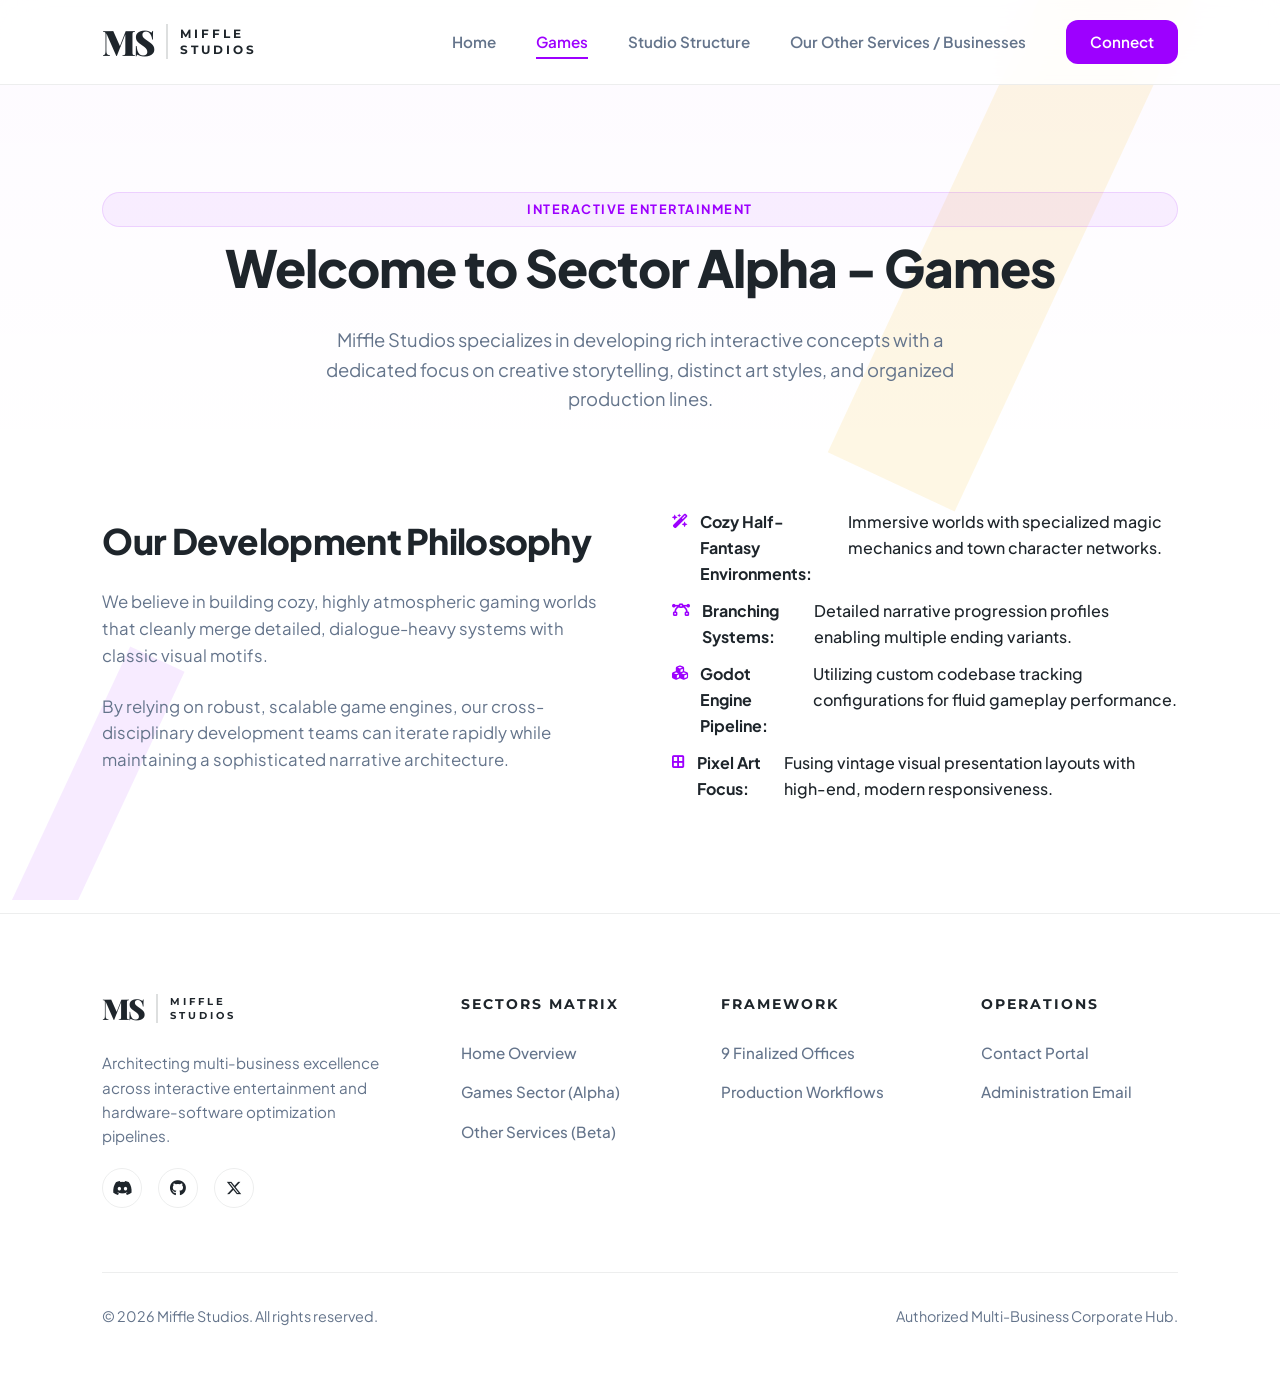
==== about.html @ 2b9b9fda "Add files via upload" ====
<!DOCTYPE html>
<html lang="en">
<head>
    <meta charset="UTF-8">
    <meta name="viewport" content="width=device-width, initial-scale=1.0">
    <title>Games Sector | Miffle Studios</title>
    <link rel="preconnect" href="https://fonts.googleapis.com">
    <link rel="preconnect" href="https://fonts.gstatic.com" crossorigin>
    <link href="https://fonts.googleapis.com/css2?family=Montserrat:wght@700&family=Playfair+Display:wght@900&family=Plus+Jakarta+Sans:wght@400;600;700;800&display=swap" rel="stylesheet">
    <link rel="stylesheet" href="https://cdnjs.cloudflare.com/ajax/libs/font-awesome/6.4.0/css/all.min.css">
    <link rel="stylesheet" href="style.css">
</head>
<body>

    <div class="bg-decorations">
        <div class="decor-bar-gold"></div>
        <div class="decor-bar-purple"></div>
    </div>

    <nav>
        <a href="index.html" class="logo-container">
            <div class="logo-icon">MS</div>
            <div class="logo-text">Miffle<br>Studios</div>
        </a>
        <ul class="nav-links">
            <li><a href="index.html">Home</a></li>
            <li><a href="about.html" class="active">Games</a></li>
            <li><a href="structure.html">Studio Structure</a></li>
            <li><a href="services.html">Our Other Services / Businesses</a></li>
            <li><a href="contact.html" class="btn cta-nav">Connect</a></li>
        </ul>
    </nav>

    <header class="page-header">
        <div class="tag-badge">Interactive Entertainment</div>
        <h1>Welcome to Sector Alpha - Games</h1>
        <p>Miffle Studios specializes in developing rich interactive concepts with a dedicated focus on creative storytelling, distinct art styles, and organized production lines.</p>
    </header>

    <section class="section-container">
        <div class="split-layout">
            <div class="split-text">
                <h2>Our Development Philosophy</h2>
                <p>We believe in building cozy, highly atmospheric gaming worlds that cleanly merge detailed, dialogue-heavy systems with classic visual motifs.</p>
                <p>By relying on robust, scalable game engines, our cross-disciplinary development teams can iterate rapidly while maintaining a sophisticated narrative architecture.</p>
            </div>
            <div>
                <ul class="bullets-list">
                    <li><i class="fa-solid fa-wand-magic-sparkles"></i> <strong>Cozy Half-Fantasy Environments:</strong> Immersive worlds with specialized magic mechanics and town character networks.</li>
                    <li><i class="fa-solid fa-bezier-curve"></i> <strong>Branching Systems:</strong> Detailed narrative progression profiles enabling multiple ending variants.</li>
                    <li><i class="fa-solid fa-cubes"></i> <strong>Godot Engine Pipeline:</strong> Utilizing custom codebase tracking configurations for fluid gameplay performance.</li>
                    <li><i class="fa-solid fa-border-all"></i> <strong>Pixel Art Focus:</strong> Fusing vintage visual presentation layouts with high-end, modern responsiveness.</li>
                </ul>
            </div>
        </div>
    </section>

    <footer>
        <div class="footer-grid">
            <div class="footer-brand">
                <a href="index.html" class="logo-container" style="margin-bottom: 0.5rem;">
                    <div class="logo-icon" style="font-size: 1.8rem;">MS</div>
                    <div class="logo-text" style="font-size: 0.65rem;">Miffle<br>Studios</div>
                </a>
                <p>Architecting multi-business excellence across interactive entertainment and hardware-software optimization pipelines.</p>
                <div class="footer-socials">
                    <a href="#" class="social-circle"><i class="fa-brands fa-discord"></i></a>
                    <a href="#" class="social-circle"><i class="fa-brands fa-github"></i></a>
                    <a href="#" class="social-circle"><i class="fa-brands fa-x-twitter"></i></a>
                </div>
            </div>
            <div class="footer-col">
                <h4>Sectors Matrix</h4>
                <ul class="footer-links">
                    <li><a href="index.html">Home Overview</a></li>
                    <li><a href="about.html">Games Sector (Alpha)</a></li>
                    <li><a href="services.html">Other Services (Beta)</a></li>
                </ul>
            </div>
            <div class="footer-col">
                <h4>Framework</h4>
                <ul class="footer-links">
                    <li><a href="structure.html">9 Finalized Offices</a></li>
                    <li><a href="about.html">Production Workflows</a></li>
                </ul>
            </div>
            <div class="footer-col">
                <h4>Operations</h4>
                <ul class="footer-links">
                    <li><a href="contact.html">Contact Portal</a></li>
                    <li><a href="mailto:mfsown.Danny@post.com">Administration Email</a></li>
                </ul>
            </div>
        </div>
        <div class="footer-bottom">
            <p>&copy; 2026 Miffle Studios. All rights reserved.</p>
            <p>Authorized Multi-Business Corporate Hub.</p>
        </div>
    </footer>

</body>
</html>
---- style.css ----
/* CSS Reset & Core Typography */
* {
    margin: 0;
    padding: 0;
    box-sizing: border-box;
    font-family: 'Plus Jakarta Sans', -apple-system, BlinkMacSystemFont, sans-serif;
}

:root {
    --bg-pure: #ffffff;
    --bg-surface: #f8fafc;
    --bg-card: rgba(255, 255, 255, 0.75);
    --primary-purple: #9d00ff;
    --primary-purple-hover: #8200d6;
    --accent-gold: #f0bd24;
    --accent-gold-hover: #d6a61c;
    --text-main: #1e252b;
    --text-muted: #64748b;
    --glass-border: rgba(30, 37, 43, 0.08);
    --glass-hover: rgba(157, 0, 255, 0.04);
    --card-shadow: 0 15px 35px rgba(30, 37, 43, 0.06);
    --transition: all 0.4s cubic-bezier(0.16, 1, 0.3, 1);
}

html {
    scroll-behavior: smooth;
}

body {
    background-color: var(--bg-pure);
    color: var(--text-main);
    overflow-x: hidden;
    line-height: 1.6;
    animation: fadeInPage 0.6s cubic-bezier(0.16, 1, 0.3, 1) both;
}

@keyframes fadeInPage {
    from { opacity: 0; transform: translateY(10px); }
    to { opacity: 1; transform: translateY(0); }
}

/* Background Abstract Geometries */
.bg-decorations {
    position: fixed;
    width: 100vw;
    height: 100vh;
    top: 0;
    left: 0;
    z-index: -2;
    overflow: hidden;
    pointer-events: none;
    background-color: var(--bg-pure);
}

.decor-bar-gold {
    position: absolute;
    width: 140px;
    height: 600px;
    background: var(--accent-gold);
    transform: rotate(25deg);
    top: -10%;
    right: 15%;
    opacity: 0.12;
}

.decor-bar-purple {
    position: absolute;
    width: 60px;
    height: 300px;
    background: var(--primary-purple);
    transform: rotate(25deg);
    bottom: -5%;
    left: 5%;
    opacity: 0.08;
}

/* Sticky Premium Navigation Bar */
nav {
    display: flex;
    justify-content: space-between;
    align-items: center;
    padding: 1.25rem 8%;
    position: fixed;
    width: 100%;
    top: 0;
    left: 0;
    z-index: 100;
    background: rgba(255, 255, 255, 0.85);
    backdrop-filter: blur(20px);
    -webkit-backdrop-filter: blur(20px);
    border-bottom: 1px solid var(--glass-border);
    transition: var(--transition);
}

.logo-container {
    display: flex;
    align-items: center;
    gap: 0.75rem;
    text-decoration: none;
    color: var(--text-main);
}

.logo-icon {
    font-family: 'Playfair Display', serif;
    font-size: 2.2rem;
    font-weight: 900;
    letter-spacing: -2px;
    line-height: 1;
    border-right: 2px solid rgba(30, 37, 43, 0.15);
    padding-right: 0.75rem;
    color: var(--text-main);
}

.logo-text {
    font-family: 'Montserrat', sans-serif;
    font-size: 0.75rem;
    text-transform: uppercase;
    letter-spacing: 3px;
    color: var(--text-main);
    font-weight: 700;
    line-height: 1.3;
}

.nav-links {
    display: flex;
    list-style: none;
    gap: 2.5rem;
    align-items: center;
}

.nav-links a {
    text-decoration: none;
    color: var(--text-muted);
    font-size: 0.95rem;
    font-weight: 600;
    transition: var(--transition);
    position: relative;
    padding: 0.5rem 0;
}

.nav-links a:hover, .nav-links a.active {
    color: var(--primary-purple);
}

.nav-links a::after {
    content: '';
    position: absolute;
    bottom: 0;
    left: 0;
    width: 0;
    height: 2px;
    background-color: var(--primary-purple);
    transition: var(--transition);
}

.nav-links a:hover::after, .nav-links a.active::after {
    width: 100%;
}

.cta-nav {
    background: var(--primary-purple);
    color: var(--bg-pure) !important;
    padding: 0.6rem 1.5rem !important;
    border-radius: 50px;
    font-weight: 600 !important;
}

.cta-nav::after {
    display: none !important;
}

.cta-nav:hover {
    background: var(--primary-purple-hover);
    transform: translateY(-2px);
    box-shadow: 0 10px 20px rgba(157, 0, 25ff, 0.15);
}

/* Hero Section */
.hero {
    min-height: 100vh;
    display: flex;
    align-items: center;
    padding: 11rem 8% 6rem 8%;
    background: radial-gradient(circle at 0% 0%, rgba(240, 189, 36, 0.03) 0%, transparent 40%);
}

.hero-wrapper {
    display: grid;
    grid-template-columns: 1.1fr 0.9fr;
    gap: 5rem;
    align-items: center;
    max-width: 1300px;
    margin: 0 auto;
    width: 100%;
}

.hero-content {
    display: flex;
    flex-direction: column;
    gap: 1.5rem;
}

.tag-badge {
    align-self: flex-start;
    background: rgba(157, 0, 255, 0.06);
    border: 1px solid rgba(157, 0, 255, 0.12);
    padding: 0.4rem 1.1rem;
    border-radius: 100px;
    font-size: 0.8rem;
    font-weight: 700;
    color: var(--primary-purple);
    letter-spacing: 1.5px;
    text-transform: uppercase;
}

.hero-content h1 {
    font-size: clamp(2.5rem, 5vw, 4rem);
    font-weight: 800;
    line-height: 1.15;
    letter-spacing: -0.02em;
    color: var(--text-main);
}

.hero-content h1 span {
    background: linear-gradient(135deg, var(--primary-purple) 30%, var(--accent-gold) 100%);
    -webkit-background-clip: text;
    -webkit-text-fill-color: transparent;
}

.hero-content p {
    color: var(--text-muted);
    font-size: 1.1rem;
    max-width: 560px;
}

.action-group {
    display: flex;
    gap: 1rem;
    margin-top: 1rem;
    flex-wrap: wrap;
}

.btn {
    display: inline-flex;
    align-items: center;
    justify-content: center;
    gap: 0.5rem;
    padding: 0.85rem 2rem;
    border-radius: 12px;
    font-size: 1rem;
    font-weight: 600;
    text-decoration: none;
    transition: var(--transition);
    cursor: pointer;
}

.btn-primary {
    background: var(--primary-purple);
    color: var(--bg-pure);
}

.btn-primary:hover {
    background: var(--primary-purple-hover);
    transform: translateY(-3px);
    box-shadow: 0 12px 24px rgba(157, 0, 25ff, 0.2);
}

.btn-secondary {
    background: var(--bg-pure);
    color: var(--text-main);
    border: 1px solid var(--glass-border);
    box-shadow: var(--card-shadow);
}

.btn-secondary:hover {
    border-color: var(--primary-purple);
    transform: translateY(-3px);
}

.hero-visual {
    position: relative;
    display: flex;
    justify-content: center;
    align-items: center;
}

.card-mockup {
    background: var(--bg-card);
    border: 1px solid var(--glass-border);
    border-radius: 24px;
    padding: 3rem 2.5rem;
    width: 100%;
    max-width: 460px;
    box-shadow: var(--card-shadow);
    backdrop-filter: blur(30px);
    -webkit-backdrop-filter: blur(30px);
    position: relative;
    z-index: 2;
    border-left: 5px solid var(--primary-purple);
    transition: var(--transition);
}

.card-mockup:hover {
    transform: scale(1.02) translateY(-2px);
}

.studio-accent-badge {
    width: 60px;
    height: 60px;
    background: rgba(157, 0, 255, 0.08);
    border-radius: 16px;
    display: flex;
    align-items: center;
    justify-content: center;
    font-size: 1.8rem;
    color: var(--primary-purple);
    margin-bottom: 1.5rem;
}

.card-mockup h3 {
    font-size: 1.6rem;
    font-weight: 800;
    margin-bottom: 0.75rem;
    letter-spacing: -0.01em;
}

.card-mockup p {
    color: var(--text-muted);
    font-size: 1rem;
}

.floating-circle {
    position: absolute;
    border: 2px dashed rgba(157, 0, 255, 0.15);
    border-radius: 50%;
    width: 520px;
    height: 520px;
    z-index: 1;
    animation: rotate 80s linear infinite;
}

@keyframes rotate {
    100% { transform: rotate(360deg); }
}

/* Interior Pages Structure */
.page-header {
    padding: 12rem 8% 4rem 8%;
    text-align: center;
    background: linear-gradient(180deg, rgba(157, 0, 255, 0.02) 0%, transparent 100%);
}

.page-header h1 {
    font-size: 3.2rem;
    font-weight: 800;
    margin-bottom: 1rem;
    letter-spacing: -0.02em;
}

.page-header p {
    color: var(--text-muted);
    max-width: 650px;
    margin: 0 auto;
    font-size: 1.15rem;
}

.section-container {
    padding: 2rem 8% 7rem 8%;
    max-width: 1300px;
    margin: 0 auto;
}

/* Dual Column Split Layouts */
.split-layout {
    display: grid;
    grid-template-columns: 1fr 1fr;
    gap: 4rem;
    align-items: center;
}

.split-text h2 {
    font-size: 2.2rem;
    font-weight: 800;
    margin-bottom: 1.25rem;
    letter-spacing: -0.02em;
}

.split-text p {
    color: var(--text-muted);
    font-size: 1.05rem;
    margin-bottom: 1.5rem;
}

.bullets-list {
    list-style: none;
    display: flex;
    flex-direction: column;
    gap: 0.75rem;
}

.bullets-list li {
    display: flex;
    align-items: flex-start;
    gap: 0.75rem;
    font-size: 1rem;
    color: var(--text-main);
    font-weight: 500;
}

.bullets-list li i {
    color: var(--primary-purple);
    margin-top: 0.3rem;
    font-size: 0.9rem;
}

/* Outbound Redirect Card styling for techtbs */
.redirect-box {
    background: linear-gradient(135deg, rgba(255,255,255,0.9) 0%, rgba(248,250,252,0.8) 100%);
    border: 2px dashed rgba(157, 0, 255, 0.2);
    border-radius: 24px;
    padding: 3.5rem;
    text-align: center;
    box-shadow: var(--card-shadow);
    transition: var(--transition);
    max-width: 700px;
    margin: 4rem auto 0 auto;
}

.redirect-box:hover {
    border-color: var(--primary-purple);
    transform: translateY(-4px);
    box-shadow: 0 20px 45px rgba(157, 0, 255, 0.08);
}

/* Sectors & Offices Matrix */
.matrix-grid {
    display: grid;
    grid-template-columns: repeat(auto-fit, minmax(340px, 1fr));
    gap: 2.5rem;
}

.matrix-card {
    background: var(--bg-card);
    border: 1px solid var(--glass-border);
    border-radius: 20px;
    padding: 2.5rem;
    transition: var(--transition);
    position: relative;
    overflow: hidden;
    box-shadow: var(--card-shadow);
}

.matrix-card::before {
    content: '';
    position: absolute;
    top: 0;
    left: 0;
    width: 100%;
    height: 100%;
    background: radial-gradient(circle at top right, rgba(240, 189, 36, 0.08), transparent 50%);
    opacity: 0;
    transition: var(--transition);
}

.matrix-card:hover {
    transform: translateY(-6px);
    border-color: rgba(157, 0, 255, 0.2);
    box-shadow: 0 25px 50px rgba(30, 37, 43, 0.1);
}

.matrix-card:hover::before {
    opacity: 1;
}

.matrix-tag {
    font-size: 0.85rem;
    font-weight: 700;
    color: var(--primary-purple);
    background: rgba(157, 0, 255, 0.06);
    padding: 0.25rem 0.75rem;
    border-radius: 50px;
    display: inline-block;
    margin-bottom: 1.25rem;
}

.matrix-card h3 {
    font-size: 1.4rem;
    font-weight: 700;
    margin-bottom: 0.75rem;
}

.matrix-card p {
    color: var(--text-muted);
    font-size: 0.95rem;
}

/* Contact System */
.contact-wrapper {
    display: grid;
    grid-template-columns: 0.9fr 1.1fr;
    gap: 5rem;
    background: var(--bg-card);
    border: 1px solid var(--glass-border);
    border-radius: 28px;
    padding: 4rem;
    box-shadow: var(--card-shadow);
    backdrop-filter: blur(20px);
}

.contact-info {
    display: flex;
    flex-direction: column;
    gap: 2.5rem;
}

.info-header h2 {
    font-size: 2rem;
    font-weight: 800;
    margin-bottom: 0.75rem;
}

.info-header p {
    color: var(--text-muted);
    font-size: 1rem;
}

.contact-method-row {
    display: flex;
    align-items: center;
    gap: 1.25rem;
}

.method-icon-box {
    width: 52px;
    height: 52px;
    background: rgba(157, 0, 255, 0.06);
    border-radius: 14px;
    display: flex;
    align-items: center;
    justify-content: center;
    color: var(--primary-purple);
    font-size: 1.3rem;
    flex-shrink: 0;
}

.method-text h4 {
    font-size: 1rem;
    font-weight: 700;
    margin-bottom: 0.15rem;
}

.method-text p, .method-text a {
    color: var(--text-muted);
    font-size: 0.95rem;
    text-decoration: none;
    transition: var(--transition);
}

.method-text a:hover {
    color: var(--primary-purple);
}

/* Form Controls */
.form-box {
    display: flex;
    flex-direction: column;
    gap: 1.5rem;
}

.form-box select {
    appearance: none;
    background-image: url("data:image/svg+xml;utf8,<svg xmlns='http://www.w3.org/2000/svg' width='10' height='6' fill='none'><path stroke='%231e252b' stroke-width='1.5' stroke-linecap='round' stroke-linejoin='round' d='M1 1l4 4 4-4'/></svg>");
    background-repeat: no-repeat;
    background-position: right 1.25rem center;
    background-size: 0.65rem;
}

.form-group {
    display: flex;
    flex-direction: column;
    gap: 0.5rem;
}

.form-group label {
    font-size: 0.85rem;
    font-weight: 700;
    color: var(--text-main);
    letter-spacing: 0.3px;
}

.form-control {
    background: #ffffff;
    border: 1px solid rgba(30, 37, 43, 0.12);
    padding: 0.9rem 1.25rem;
    border-radius: 12px;
    color: var(--text-main);
    font-size: 0.95rem;
    transition: var(--transition);
}

.form-control:focus {
    outline: none;
    border-color: var(--primary-purple);
    box-shadow: 0 0 0 4px rgba(157, 0, 255, 0.08);
}

textarea.form-control {
    resize: none;
    min-height: 130px;
}

/* Premium Footers */
footer {
    border-top: 1px solid var(--glass-border);
    background: #ffffff;
    padding: 5rem 8% 3rem 8%;
}

.footer-grid {
    display: grid;
    grid-template-columns: 1.5fr repeat(3, 1fr);
    gap: 4rem;
    max-width: 1300px;
    margin: 0 auto;
}

.footer-brand {
    display: flex;
    flex-direction: column;
    gap: 1.25rem;
}

.footer-brand p {
    color: var(--text-muted);
    font-size: 0.95rem;
    max-width: 280px;
}

.footer-socials {
    display: flex;
    gap: 1rem;
}

.social-circle {
    width: 40px;
    height: 40px;
    border: 1px solid var(--glass-border);
    border-radius: 50%;
    display: flex;
    align-items: center;
    justify-content: center;
    color: var(--text-main);
    text-decoration: none;
    transition: var(--transition);
}

.social-circle:hover {
    background: var(--primary-purple);
    color: #ffffff;
    border-color: var(--primary-purple);
    transform: translateY(-2px);
}

.footer-col h4 {
    font-family: 'Montserrat', sans-serif;
    font-size: 0.85rem;
    text-transform: uppercase;
    letter-spacing: 2px;
    margin-bottom: 1.5rem;
    color: var(--text-main);
}

.footer-links {
    list-style: none;
    display: flex;
    flex-direction: column;
    gap: 0.85rem;
}

.footer-links a {
    text-decoration: none;
    color: var(--text-muted);
    font-size: 0.95rem;
    font-weight: 500;
    transition: var(--transition);
}

.footer-links a:hover {
    color: var(--primary-purple);
    padding-left: 4px;
}

.footer-bottom {
    max-width: 1300px;
    margin: 4rem auto 0 auto;
    padding-top: 2rem;
    border-top: 1px solid var(--glass-border);
    display: flex;
    justify-content: space-between;
    align-items: center;
    flex-wrap: wrap;
    gap: 1.5rem;
    font-size: 0.9rem;
    color: var(--text-muted);
}

/* Responsive Parameters */
@media (max-width: 1024px) {
    .hero-wrapper, .contact-wrapper, .split-layout {
        grid-template-columns: 1fr;
        gap: 3.5rem;
    }
    
    .hero {
        padding-top: 11rem;
    }

    .hero-visual {
        order: -1;
    }
    
    .footer-grid {
        grid-template-columns: 1fr 1fr;
        gap: 3rem;
    }
}

@media (max-width: 768px) {
    nav {
        padding: 1.25rem 5%;
    }
    
    .nav-links {
        display: none;
    }

    .hero, .page-header, .section-container, footer {
        padding-left: 5%;
        padding-right: 5%;
    }

    .contact-wrapper {
        padding: 2.5rem 2rem;
    }
    
    .footer-grid {
        grid-template-columns: 1fr;
    }
    
    .footer-bottom {
        flex-direction: column;
        text-align: center;
    }
}
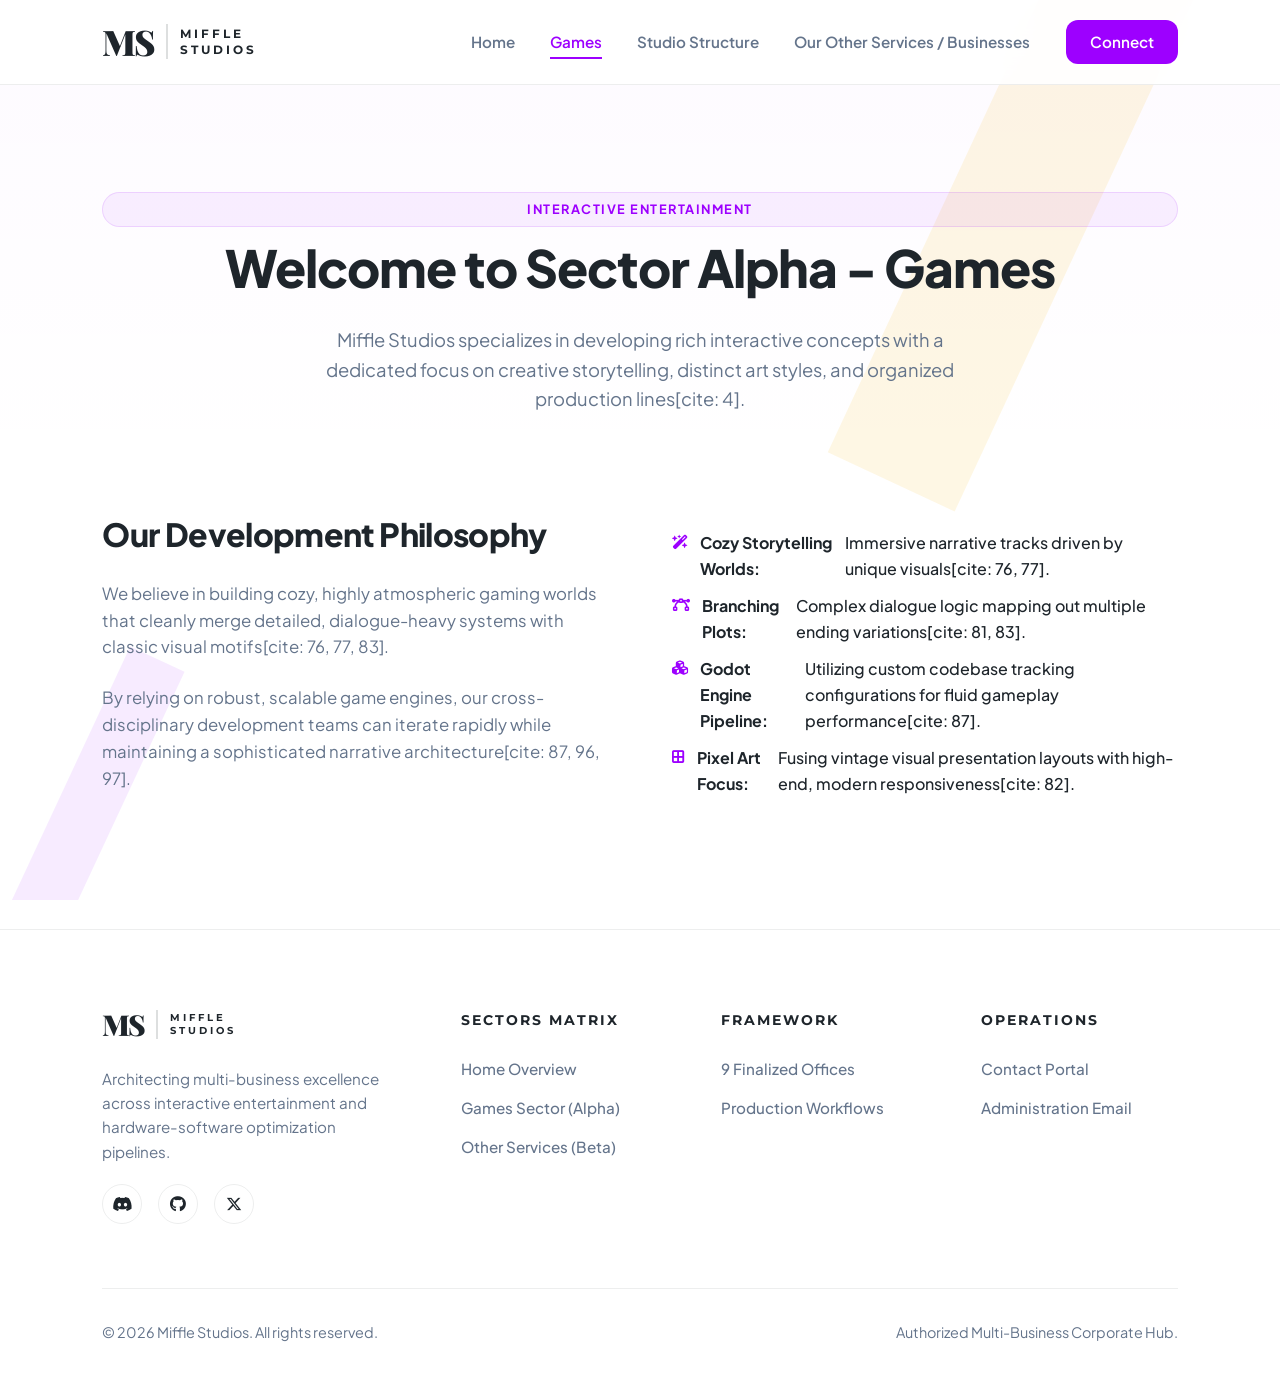
==== commit c7da41ff: "Update about.html" ====
--- a/about.html
+++ b/about.html
@@ -4,6 +4,7 @@
     <meta charset="UTF-8">
     <meta name="viewport" content="width=device-width, initial-scale=1.0">
     <title>Games Sector | Miffle Studios</title>
+    <link rel="icon" type="image/png" href="https://cdnjs.cloudflare.com/ajax/libs/font-awesome/6.4.0/svgs/solid/gamepad.svg">
     <link rel="preconnect" href="https://fonts.googleapis.com">
     <link rel="preconnect" href="https://fonts.gstatic.com" crossorigin>
     <link href="https://fonts.googleapis.com/css2?family=Montserrat:wght@700&family=Playfair+Display:wght@900&family=Plus+Jakarta+Sans:wght@400;600;700;800&display=swap" rel="stylesheet">
@@ -18,38 +19,38 @@
     </div>
 
     <nav>
-        <a href="index.html" class="logo-container">
+        <a href="." class="logo-container">
             <div class="logo-icon">MS</div>
             <div class="logo-text">Miffle<br>Studios</div>
         </a>
         <ul class="nav-links">
-            <li><a href="index.html">Home</a></li>
-            <li><a href="about.html" class="active">Games</a></li>
-            <li><a href="structure.html">Studio Structure</a></li>
-            <li><a href="services.html">Our Other Services / Businesses</a></li>
-            <li><a href="contact.html" class="btn cta-nav">Connect</a></li>
+            <li><a href=".">Home</a></li>
+            <li><a href="about" class="active">Games</a></li>
+            <li><a href="structure">Studio Structure</a></li>
+            <li><a href="services">Our Other Services / Businesses</a></li>
+            <li><a href="contact" class="btn cta-nav">Connect</a></li>
         </ul>
     </nav>
 
     <header class="page-header">
         <div class="tag-badge">Interactive Entertainment</div>
         <h1>Welcome to Sector Alpha - Games</h1>
-        <p>Miffle Studios specializes in developing rich interactive concepts with a dedicated focus on creative storytelling, distinct art styles, and organized production lines.</p>
+        <p>Miffle Studios specializes in developing rich interactive concepts with a dedicated focus on creative storytelling, distinct art styles, and organized production lines[cite: 4].</p>
     </header>
 
     <section class="section-container">
         <div class="split-layout">
             <div class="split-text">
                 <h2>Our Development Philosophy</h2>
-                <p>We believe in building cozy, highly atmospheric gaming worlds that cleanly merge detailed, dialogue-heavy systems with classic visual motifs.</p>
-                <p>By relying on robust, scalable game engines, our cross-disciplinary development teams can iterate rapidly while maintaining a sophisticated narrative architecture.</p>
+                <p>We believe in building cozy, highly atmospheric gaming worlds that cleanly merge detailed, dialogue-heavy systems with classic visual motifs[cite: 76, 77, 83].</p>
+                <p>By relying on robust, scalable game engines, our cross-disciplinary development teams can iterate rapidly while maintaining a sophisticated narrative architecture[cite: 87, 96, 97].</p>
             </div>
             <div>
                 <ul class="bullets-list">
-                    <li><i class="fa-solid fa-wand-magic-sparkles"></i> <strong>Cozy Half-Fantasy Environments:</strong> Immersive worlds with specialized magic mechanics and town character networks.</li>
-                    <li><i class="fa-solid fa-bezier-curve"></i> <strong>Branching Systems:</strong> Detailed narrative progression profiles enabling multiple ending variants.</li>
-                    <li><i class="fa-solid fa-cubes"></i> <strong>Godot Engine Pipeline:</strong> Utilizing custom codebase tracking configurations for fluid gameplay performance.</li>
-                    <li><i class="fa-solid fa-border-all"></i> <strong>Pixel Art Focus:</strong> Fusing vintage visual presentation layouts with high-end, modern responsiveness.</li>
+                    <li><i class="fa-solid fa-wand-magic-sparkles"></i> <strong>Cozy Storytelling Worlds:</strong> Immersive narrative tracks driven by unique visuals[cite: 76, 77].</li>
+                    <li><i class="fa-solid fa-bezier-curve"></i> <strong>Branching Plots:</strong> Complex dialogue logic mapping out multiple ending variations[cite: 81, 83].</li>
+                    <li><i class="fa-solid fa-cubes"></i> <strong>Godot Engine Pipeline:</strong> Utilizing custom codebase tracking configurations for fluid gameplay performance[cite: 87].</li>
+                    <li><i class="fa-solid fa-border-all"></i> <strong>Pixel Art Focus:</strong> Fusing vintage visual presentation layouts with high-end, modern responsiveness[cite: 82].</li>
                 </ul>
             </div>
         </div>
@@ -58,7 +59,7 @@
     <footer>
         <div class="footer-grid">
             <div class="footer-brand">
-                <a href="index.html" class="logo-container" style="margin-bottom: 0.5rem;">
+                <a href="." class="logo-container" style="margin-bottom: 0.5rem;">
                     <div class="logo-icon" style="font-size: 1.8rem;">MS</div>
                     <div class="logo-text" style="font-size: 0.65rem;">Miffle<br>Studios</div>
                 </a>
@@ -72,22 +73,22 @@
             <div class="footer-col">
                 <h4>Sectors Matrix</h4>
                 <ul class="footer-links">
-                    <li><a href="index.html">Home Overview</a></li>
-                    <li><a href="about.html">Games Sector (Alpha)</a></li>
-                    <li><a href="services.html">Other Services (Beta)</a></li>
+                    <li><a href=".">Home Overview</a></li>
+                    <li><a href="about">Games Sector (Alpha)</a></li>
+                    <li><a href="services">Other Services (Beta)</a></li>
                 </ul>
             </div>
             <div class="footer-col">
                 <h4>Framework</h4>
                 <ul class="footer-links">
-                    <li><a href="structure.html">9 Finalized Offices</a></li>
-                    <li><a href="about.html">Production Workflows</a></li>
+                    <li><a href="structure">9 Finalized Offices</a></li>
+                    <li><a href="about">Production Workflows</a></li>
                 </ul>
             </div>
             <div class="footer-col">
                 <h4>Operations</h4>
                 <ul class="footer-links">
-                    <li><a href="contact.html">Contact Portal</a></li>
+                    <li><a href="contact">Contact Portal</a></li>
                     <li><a href="mailto:mfsown.Danny@post.com">Administration Email</a></li>
                 </ul>
             </div>
--- a/style.css
+++ b/style.css
@@ -31,11 +31,11 @@
     color: var(--text-main);
     overflow-x: hidden;
     line-height: 1.6;
-    animation: fadeInPage 0.6s cubic-bezier(0.16, 1, 0.3, 1) both;
+    animation: fadeInPage 0.5s cubic-bezier(0.16, 1, 0.3, 1) both;
 }
 
 @keyframes fadeInPage {
-    from { opacity: 0; transform: translateY(10px); }
+    from { opacity: 0; transform: translateY(8px); }
     to { opacity: 1; transform: translateY(0); }
 }
 
@@ -74,7 +74,7 @@
     opacity: 0.08;
 }
 
-/* Sticky Premium Navigation Bar */
+/* Premium Navigation Bar */
 nav {
     display: flex;
     justify-content: space-between;
@@ -85,11 +85,10 @@
     top: 0;
     left: 0;
     z-index: 100;
-    background: rgba(255, 255, 255, 0.85);
+    background: rgba(255, 255, 255, 0.9);
     backdrop-filter: blur(20px);
     -webkit-backdrop-filter: blur(20px);
     border-bottom: 1px solid var(--glass-border);
-    transition: var(--transition);
 }
 
 .logo-container {
@@ -124,7 +123,7 @@
 .nav-links {
     display: flex;
     list-style: none;
-    gap: 2.5rem;
+    gap: 2.2rem;
     align-items: center;
 }
 
@@ -175,7 +174,7 @@
     box-shadow: 0 10px 20px rgba(157, 0, 25ff, 0.15);
 }
 
-/* Hero Section */
+/* Hero Section Layout */
 .hero {
     min-height: 100vh;
     display: flex;
@@ -282,6 +281,7 @@
     display: flex;
     justify-content: center;
     align-items: center;
+    width: 100%;
 }
 
 .card-mockup {
@@ -301,7 +301,7 @@
 }
 
 .card-mockup:hover {
-    transform: scale(1.02) translateY(-2px);
+    transform: scale(1.01) translateY(-3px);
 }
 
 .studio-accent-badge {
@@ -351,7 +351,7 @@
 }
 
 .page-header h1 {
-    font-size: 3.2rem;
+    font-size: clamp(2.2rem, 5vw, 3.2rem);
     font-weight: 800;
     margin-bottom: 1rem;
     letter-spacing: -0.02em;
@@ -379,7 +379,7 @@
 }
 
 .split-text h2 {
-    font-size: 2.2rem;
+    font-size: 2rem;
     font-weight: 800;
     margin-bottom: 1.25rem;
     letter-spacing: -0.02em;
@@ -418,11 +418,11 @@
     background: linear-gradient(135deg, rgba(255,255,255,0.9) 0%, rgba(248,250,252,0.8) 100%);
     border: 2px dashed rgba(157, 0, 255, 0.2);
     border-radius: 24px;
-    padding: 3.5rem;
+    padding: 3.5rem 2.5rem;
     text-align: center;
     box-shadow: var(--card-shadow);
     transition: var(--transition);
-    max-width: 700px;
+    max-width: 720px;
     margin: 4rem auto 0 auto;
 }
 
@@ -435,7 +435,7 @@
 /* Sectors & Offices Matrix */
 .matrix-grid {
     display: grid;
-    grid-template-columns: repeat(auto-fit, minmax(340px, 1fr));
+    grid-template-columns: repeat(auto-fit, minmax(320px, 1fr));
     gap: 2.5rem;
 }
 
@@ -494,15 +494,15 @@
     font-size: 0.95rem;
 }
 
-/* Contact System */
+/* Contact System Layout */
 .contact-wrapper {
     display: grid;
     grid-template-columns: 0.9fr 1.1fr;
-    gap: 5rem;
+    gap: 4rem;
     background: var(--bg-card);
     border: 1px solid var(--glass-border);
     border-radius: 28px;
-    padding: 4rem;
+    padding: 4rem 2.5rem;
     box-shadow: var(--card-shadow);
     backdrop-filter: blur(20px);
 }
@@ -560,7 +560,7 @@
     color: var(--primary-purple);
 }
 
-/* Form Controls */
+/* Form Controls Setup */
 .form-box {
     display: flex;
     flex-direction: column;
@@ -609,7 +609,7 @@
     min-height: 130px;
 }
 
-/* Premium Footers */
+/* Premium Footers Grid Matrix */
 footer {
     border-top: 1px solid var(--glass-border);
     background: #ffffff;
@@ -704,7 +704,7 @@
     color: var(--text-muted);
 }
 
-/* Responsive Parameters */
+/* Adaptive Viewports & Deep Mobile Responsiveness */
 @media (max-width: 1024px) {
     .hero-wrapper, .contact-wrapper, .split-layout {
         grid-template-columns: 1fr;
@@ -712,7 +712,7 @@
     }
     
     .hero {
-        padding-top: 11rem;
+        padding-top: 10rem;
     }
 
     .hero-visual {
@@ -727,7 +727,8 @@
 
 @media (max-width: 768px) {
     nav {
-        padding: 1.25rem 5%;
+        padding: 1rem 5%;
+        position: absolute;
     }
     
     .nav-links {
@@ -738,17 +739,41 @@
         padding-left: 5%;
         padding-right: 5%;
     }
+    
+    .hero {
+        padding-top: 8rem;
+        text-align: center;
+    }
+    
+    .hero-content p {
+        margin: 0 auto;
+    }
+    
+    .action-group {
+        justify-content: center;
+    }
+    
+    .floating-circle {
+        width: 320px;
+        height: 320px;
+    }
+    
+    .page-header {
+        padding-top: 8rem;
+    }
 
     .contact-wrapper {
-        padding: 2.5rem 2rem;
+        padding: 2.5rem 1.5rem;
     }
     
     .footer-grid {
         grid-template-columns: 1fr;
+        gap: 2rem;
     }
     
     .footer-bottom {
         flex-direction: column;
         text-align: center;
-    }
-}
+        margin-top: 2.5rem;
+    }
+}
